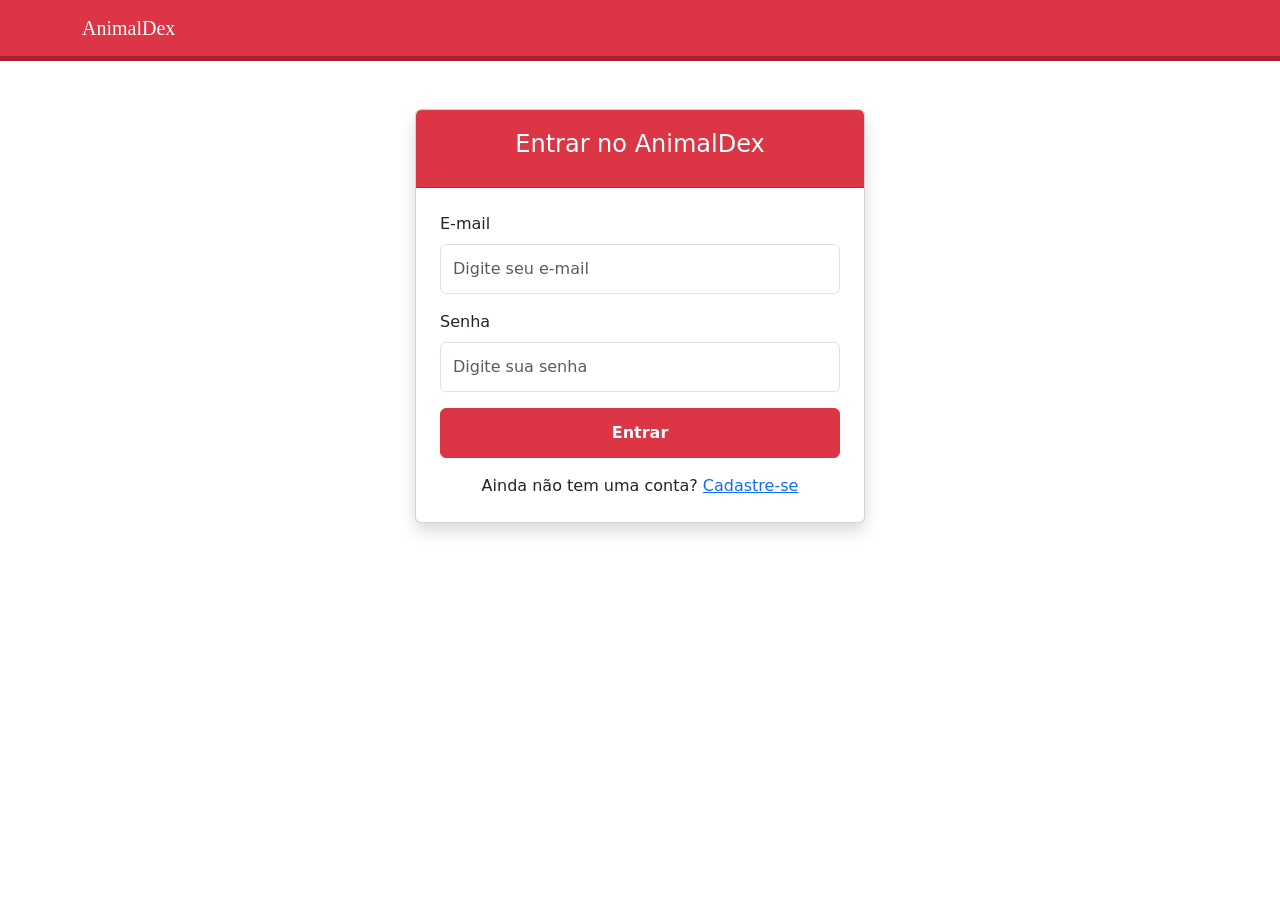
==== login.html @ 4e44fd03 "sistema de cadastro" ====
<!DOCTYPE html>
<html lang="pt-BR">

<head>
    <meta charset="UTF-8">
    <meta name="viewport" content="width=device-width, initial-scale=1.0">

    <title>AnimalDex | Login</title>

    <link rel="stylesheet" href="style.css">

    <link href="https://cdn.jsdelivr.net/npm/bootstrap@5.3.8/dist/css/bootstrap.min.css" rel="stylesheet">

</head>

<body>

    <nav class="navbar navbar-expand-lg navbar-dark bg-danger">
        <div class="container">
            <a class="navbar-brand" href="index.html">AnimalDex</a>
        </div>
    </nav>

    <main class="container d-flex justify-content-center align-items-center py-5">

        <div class="card shadow cadastro-card">

            <div class="card-header bg-danger text-white text-center">
                <h4>Entrar no AnimalDex</h4>
            </div>

            <div class="card-body p-4">

                <form id="formLogin">

                    <div class="mb-3">
                        <label for="emailLogin" class="form-label">E-mail</label>
                        <input type="email" class="form-control" id="emailLogin" placeholder="Digite seu e-mail" required>
                    </div>

                    <div class="mb-3">
                        <label for="senhaLogin" class="form-label">Senha</label>
                        <input type="password" class="form-control" id="senhaLogin" placeholder="Digite sua senha" required>
                    </div>

                    <button type="submit" class="btn btn-danger w-100">
                        Entrar
                    </button>

                </form>

                <p class="text-center mt-3 mb-0">
                    Ainda não tem uma conta?
                    <a href="cadastro.html">Cadastre-se</a>
                </p>

            </div>

        </div>

    </main>

    <script src="script.js"></script>

    <script src="https://cdn.jsdelivr.net/npm/bootstrap@5.3.8/dist/js/bootstrap.bundle.min.js"></script>

</body>

</html>
---- style.css ----
body {
    background-color: #f2f4ed;
    font-family: 'Nunito', sans-serif;
}

.navbar {
    border-bottom: 5px solid #a91e30;
}

.navbar-brand {
    font-family: 'Press Start 2P', cursive;
    font-size: 14px;
}

.card {
    border-radius: 15px;
    overflow: hidden;
    transition: 0.3s;
}

.card:hover {
    transform: translateY(-8px);
}

.card-img-top {
    height: 200px;
    object-fit: contain;
    background-color: #e5efe2;
    image-rendering: pixelated;
}

.btn-danger {
    background-color: #dc3545;
}

h2 {
    font-family: 'Press Start 2P', cursive;
    font-size: 18px;
    line-height: 1.8;
}

.card-title {
    font-family: 'Press Start 2P', cursive;
    font-size: 12px;
    line-height: 1.8;
}

.card-text {
    font-family: 'Nunito', sans-serif;
    font-weight: 700;
}

button {
    font-family: 'Nunito', sans-serif;
    font-weight: 800;
}

.cadastro-container {
min-height: 85vh;
}

.cadastro-card {
width: 100%;
max-width: 450px;
border: none;
border-radius: 12px;
overflow: hidden;
}

.cadastro-card .card-header {
padding: 20px;
}

.cadastro-card .card-header h3 {
font-family: 'Press Start 2P', cursive;
font-size: 18px;
}

.cadastro-card .form-control {
padding: 12px;
}

.cadastro-card .btn {
padding: 12px;
font-weight: bold;
}
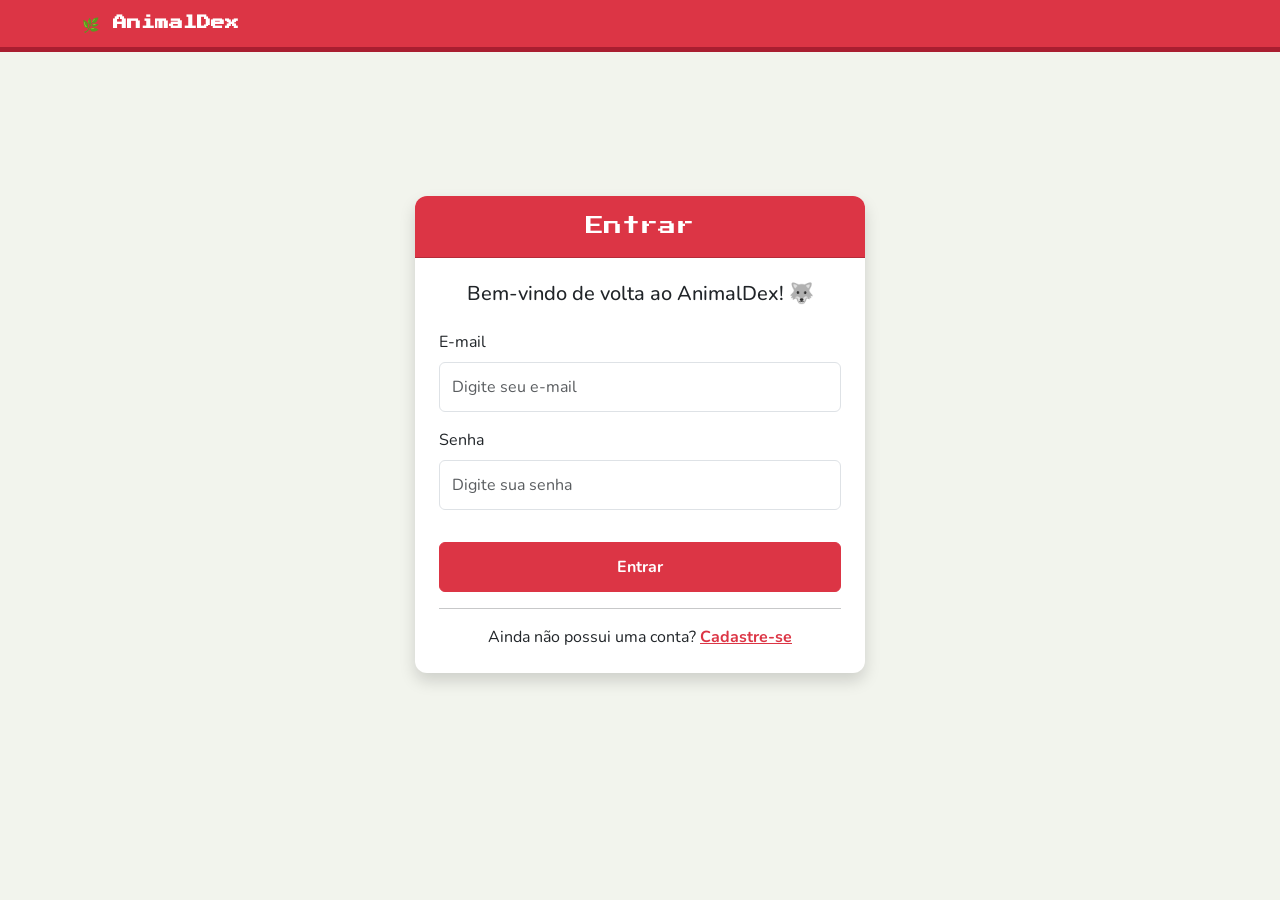
==== commit e65de1c3: "mudança na tela de logis e cadastro" ====
--- a/login.html
+++ b/login.html
@@ -1,4 +1,3 @@
-
 <!DOCTYPE html>
 <html lang="pt-BR">
 
@@ -6,64 +5,88 @@
     <meta charset="UTF-8">
     <meta name="viewport" content="width=device-width, initial-scale=1.0">
 
-    <title>AnimalDex | Login</title>
+    <title>Login | AnimalDex</title>
+
+    <link href="https://cdn.jsdelivr.net/npm/bootstrap@5.3.8/dist/css/bootstrap.min.css" rel="stylesheet">
+
+    <link rel="preconnect" href="https://fonts.googleapis.com">
+    <link rel="preconnect" href="https://fonts.gstatic.com" crossorigin>
+
+    <link href="https://fonts.googleapis.com/css2?family=Press+Start+2P&family=Nunito:wght@400;600;700;800;900&display=swap" rel="stylesheet">
 
     <link rel="stylesheet" href="style.css">
-
-    <link href="https://cdn.jsdelivr.net/npm/bootstrap@5.3.8/dist/css/bootstrap.min.css" rel="stylesheet">
 
 </head>
 
 <body>
 
-    <nav class="navbar navbar-expand-lg navbar-dark bg-danger">
+    <nav class="navbar navbar-dark bg-danger">
+
         <div class="container">
-            <a class="navbar-brand" href="index.html">AnimalDex</a>
+
+            <a class="navbar-brand fw-bold" href="index.html">
+                🌿 AnimalDex
+            </a>
+
         </div>
+
     </nav>
 
-    <main class="container d-flex justify-content-center align-items-center py-5">
+    <div class="container d-flex justify-content-center align-items-center cadastro-container">
 
         <div class="card shadow cadastro-card">
 
             <div class="card-header bg-danger text-white text-center">
-                <h4>Entrar no AnimalDex</h4>
+
+                <h3 class="mb-0">Entrar</h3>
+
             </div>
 
             <div class="card-body p-4">
 
+                <h5 class="text-center mb-4"> Bem-vindo de volta ao AnimalDex! 🐺 </h5>
+
                 <form id="formLogin">
 
+                    <!-- Email -->
                     <div class="mb-3">
+
                         <label for="emailLogin" class="form-label">E-mail</label>
                         <input type="email" class="form-control" id="emailLogin" placeholder="Digite seu e-mail" required>
+
                     </div>
 
+                    <!-- Senha -->
                     <div class="mb-3">
+
                         <label for="senhaLogin" class="form-label">Senha</label>
                         <input type="password" class="form-control" id="senhaLogin" placeholder="Digite sua senha" required>
+
                     </div>
 
-                    <button type="submit" class="btn btn-danger w-100">
-                        Entrar
-                    </button>
+                    <button type="submit" class="btn btn-danger w-100 mt-3"> Entrar </button>
 
                 </form>
 
-                <p class="text-center mt-3 mb-0">
-                    Ainda não tem uma conta?
-                    <a href="cadastro.html">Cadastre-se</a>
+                <hr>
+
+                <p class="text-center mb-0">
+
+                    Ainda não possui uma conta?
+
+                    <a href="cadastro.html" class="text-danger fw-bold">
+                        Cadastre-se
+                    </a>
+
                 </p>
 
             </div>
 
         </div>
 
-    </main>
+    </div>
 
     <script src="script.js"></script>
-
-    <script src="https://cdn.jsdelivr.net/npm/bootstrap@5.3.8/dist/js/bootstrap.bundle.min.js"></script>
 
 </body>
 
--- a/style.css
+++ b/style.css
@@ -83,4 +83,10 @@
 .cadastro-card .btn {
 padding: 12px;
 font-weight: bold;
-}+}
+
+btn-som {
+      padding: 10px 16px;
+      font-size: 14px;
+      cursor: pointer;
+    }
